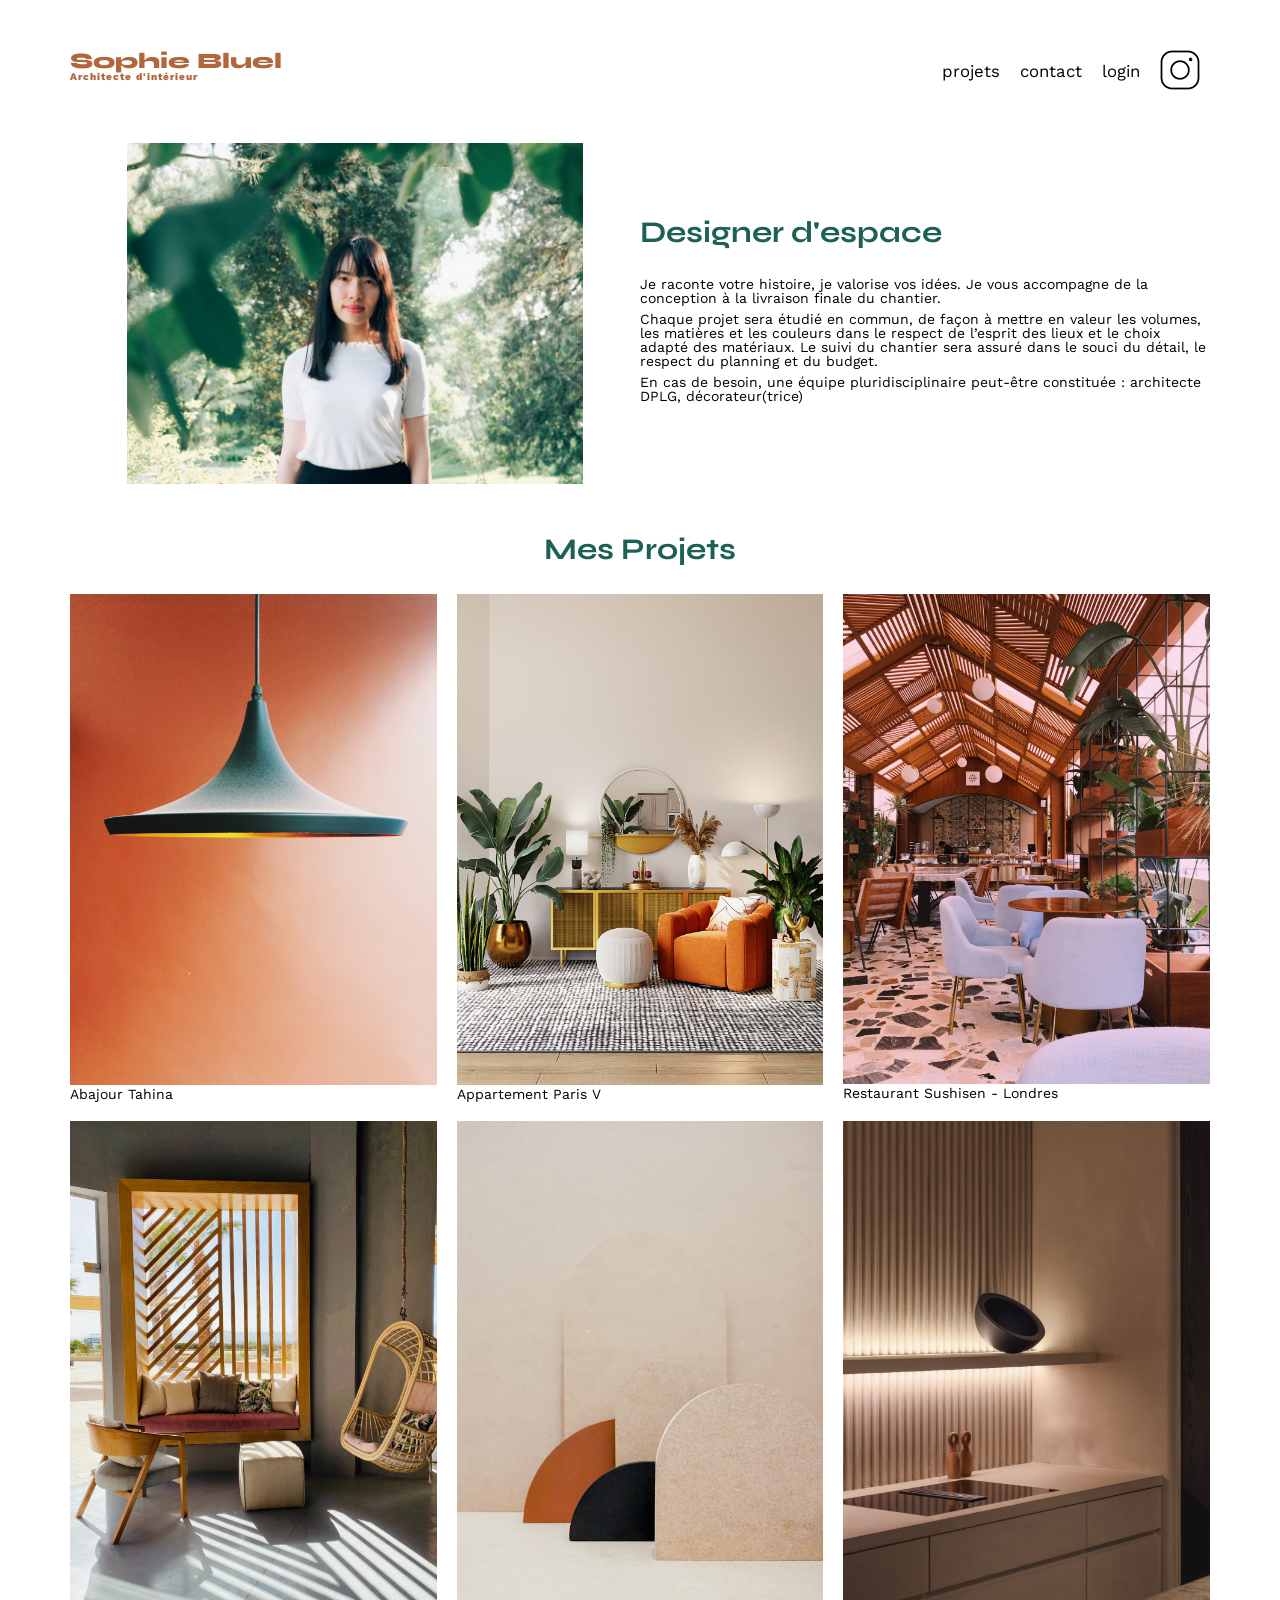
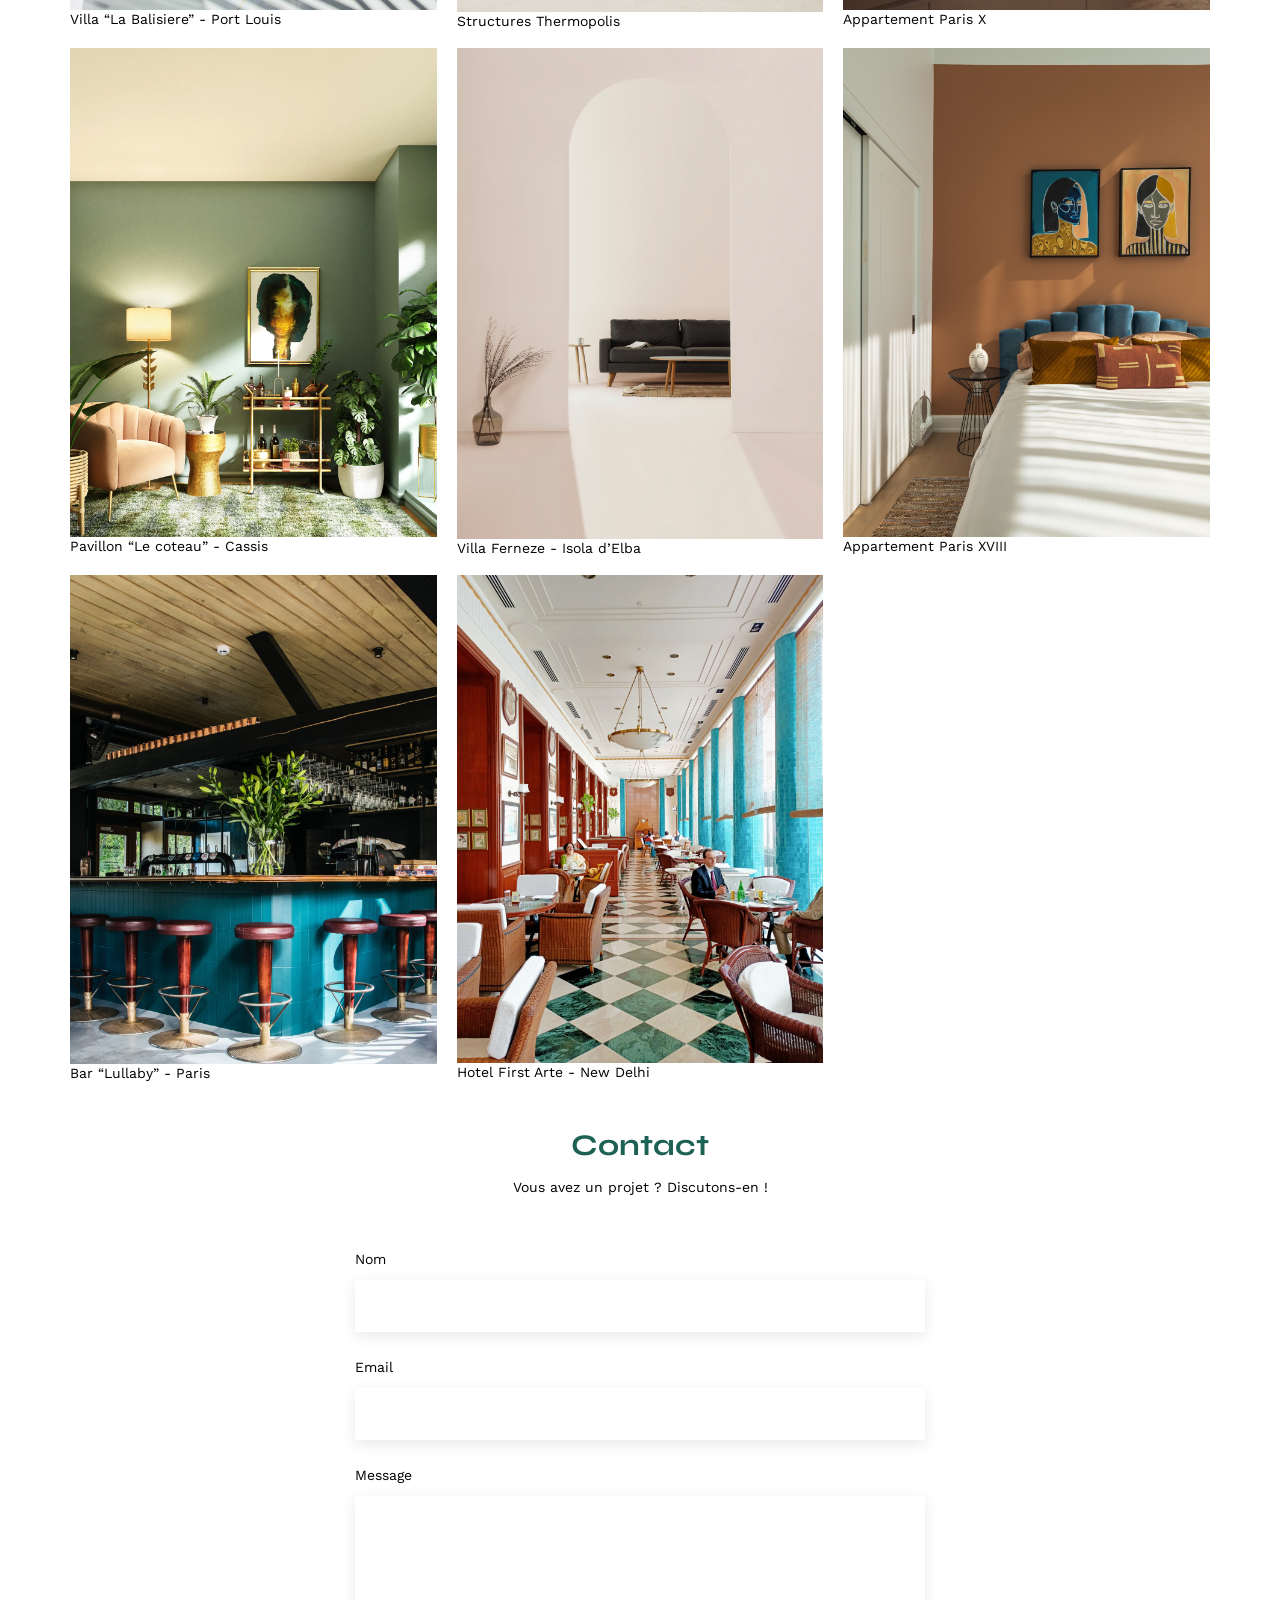
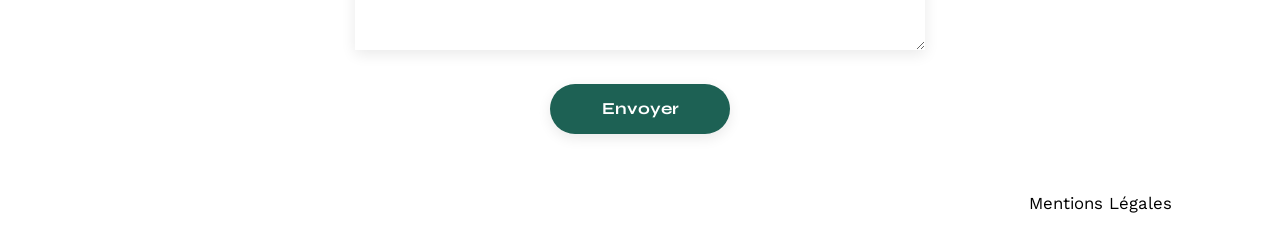
==== FrontEnd/index.html @ 67e17cf5 "chore: preserve original starter code" ====
<!DOCTYPE html>
<html lang="fr">
<head>
	<meta charset="UTF-8">
	<title>Sophie Bluel - Architecte d'intérieur</title>
	<meta name="viewport" content="width=device-width, initial-scale=1.0">
	<link rel="preconnect" href="https://fonts.googleapis.com">
	<link rel="preconnect" href="https://fonts.gstatic.com" crossorigin>
	<link href="https://fonts.googleapis.com/css2?family=Syne:wght@700;800&family=Work+Sans&display=swap" rel="stylesheet">
	<meta name="description" content="">
	<link rel="stylesheet" href="./assets/style.css">
</head>
<body>
<header>
	<h1>Sophie Bluel <span>Architecte d'intérieur</span></h1>
	<nav>
		<ul>
			<li>projets</li>
			<li>contact</li>
			<li>login</li>
			<li><img src="./assets/icons/instagram.png" alt="Instagram"></li>
		</ul>
	</nav>
</header>
<main>
	<section id="introduction">
		<figure>
			<img src="./assets/images/sophie-bluel.png" alt="">
		</figure>
		<article>
			<h2>Designer d'espace</h2>
			<p>Je raconte votre histoire, je valorise vos idées. Je vous accompagne de la conception à la livraison finale du chantier.</p>
			<p>Chaque projet sera étudié en commun, de façon à mettre en valeur les volumes, les matières et les couleurs dans le respect de l’esprit des lieux et le choix adapté des matériaux. Le suivi du chantier sera assuré dans le souci du détail, le respect du planning et du budget.</p>
			<p>En cas de besoin, une équipe pluridisciplinaire peut-être constituée : architecte DPLG, décorateur(trice)</p>
		</article>
	</section>
	<section id="portfolio">
		<h2>Mes Projets</h2>
		<div class="gallery">
			<figure>
				<img src="assets/images/abajour-tahina.png" alt="Abajour Tahina">
				<figcaption>Abajour Tahina</figcaption>
			</figure>
			<figure>
				<img src="assets/images/appartement-paris-v.png" alt="Appartement Paris V">
				<figcaption>Appartement Paris V</figcaption>
			</figure>
			<figure>
				<img src="assets/images/restaurant-sushisen-londres.png" alt="Restaurant Sushisen - Londres">
				<figcaption>Restaurant Sushisen - Londres</figcaption>
			</figure>
			<figure>
				<img src="assets/images/la-balisiere.png" alt="Villa “La Balisiere” - Port Louis">
				<figcaption>Villa “La Balisiere” - Port Louis</figcaption>
			</figure>
			<figure>
				<img src="assets/images/structures-thermopolis.png" alt="Structures Thermopolis">
				<figcaption>Structures Thermopolis</figcaption>
			</figure>
			<figure>
				<img src="assets/images/appartement-paris-x.png" alt="Appartement Paris X">
				<figcaption>Appartement Paris X</figcaption>
			</figure>
			<figure>
				<img src="assets/images/le-coteau-cassis.png" alt="Pavillon “Le coteau” - Cassis">
				<figcaption>Pavillon “Le coteau” - Cassis</figcaption>
			</figure>
			<figure>
				<img src="assets/images/villa-ferneze.png" alt="Villa Ferneze - Isola d’Elba">
				<figcaption>Villa Ferneze - Isola d’Elba</figcaption>
			</figure>
			<figure>
				<img src="assets/images/appartement-paris-xviii.png" alt="Appartement Paris XVIII">
				<figcaption>Appartement Paris XVIII</figcaption>
			</figure>
			<figure>
				<img src="assets/images/bar-lullaby-paris.png" alt="Bar “Lullaby” - Paris">
				<figcaption>Bar “Lullaby” - Paris</figcaption>
			</figure>
			<figure>
				<img src="assets/images/hotel-first-arte-new-delhi.png" alt="Hotel First Arte - New Delhi">
				<figcaption>Hotel First Arte - New Delhi</figcaption>
			</figure>
		</div>
	</section>
	<section id="contact">
		<h2>Contact</h2>
		<p>Vous avez un projet ? Discutons-en !</p>
		<form action="#" method="post">
			<label for="name">Nom</label>
			<input type="text" name="name" id="name">
			<label for="email">Email</label>
			<input type="email" name="email" id="email">
			<label for="message">Message</label>
			<textarea name="message" id="message" cols="30" rows="10"></textarea>
			<input type="submit" value="Envoyer">
		</form>
	</section>
</main>

<footer>
	<nav>
		<ul>
			<li>Mentions Légales</li>
		</ul>
	</nav>
</footer>
</body>
</html>
---- FrontEnd/assets/style.css ----
/* http://meyerweb.com/eric/tools/css/reset/
   v2.0 | 20110126
   License: none (public domain)
*/

html, body, div, span, applet, object, iframe,
h1, h2, h3, h4, h5, h6, p, blockquote, pre,
a, abbr, acronym, address, big, cite, code,
del, dfn, em, img, ins, kbd, q, s, samp,
small, strike, strong, sub, sup, tt, var,
b, u, i, center,
dl, dt, dd, ol, ul, li,
fieldset, form, label, legend,
table, caption, tbody, tfoot, thead, tr, th, td,
article, aside, canvas, details, embed,
figure, figcaption, footer, header, hgroup,
menu, nav, output, ruby, section, summary,
time, mark, audio, video {
	margin: 0;
	padding: 0;
	border: 0;
	font-size: 100%;
	font: inherit;
	vertical-align: baseline;
}
/* HTML5 display-role reset for older browsers */
article, aside, details, figcaption, figure,
footer, header, hgroup, menu, nav, section {
	display: block;
}
body {
	line-height: 1;
}
ol, ul {
	list-style: none;
}
blockquote, q {
	quotes: none;
}
blockquote:before, blockquote:after,
q:before, q:after {
	content: '';
	content: none;
}
table {
	border-collapse: collapse;
	border-spacing: 0;
}
/** end reset css**/
body {
	max-width: 1140px;
	margin:auto;
	font-family: 'Work Sans' ;
	font-size: 14px;
}
header {
	display: flex;
	justify-content: space-between;
	margin: 50px 0
}
section {
	margin: 50px 0
}

h1{
	display: flex;
	flex-direction: column;
	font-family: 'Syne';
	font-size: 22px;
	font-weight: 800;
	color: #B1663C
}

h1 > span {
	font-family: 'Work Sans';
	font-size:10px;
	letter-spacing: 0.1em;
;
}

h2{
	font-family: 'Syne';
	font-weight: 700;
	font-size: 30px;
	color: #1D6154
}
nav ul {
	display: flex;
	align-items: center;
	list-style-type: none;

}
nav li {
	padding: 0 10px;
	font-size: 1.2em;
}

li:hover {
	color: #B1663C;
}
#introduction {
	display: flex;
	align-items: center;
}
#introduction figure {
	flex: 1
}
#introduction img {
	display: block;
	margin: auto;
	width: 80%;
}

#introduction article {
	flex: 1
}
#introduction h2 {
	margin-bottom: 1em;
}

#introduction p {
	margin-bottom: 0.5em;
}
#portfolio h2 {
	text-align: center;
	margin-bottom: 1em;
}
.gallery {
	width: 100%;
	display: grid;
	grid-template-columns: 1fr 1fr 1fr;
	grid-column-gap: 20px;
	grid-row-gap: 20px;
}

.gallery img {
	width: 100%;

}
#contact {
	width: 50%;
margin: auto;
}
#contact > * {
	text-align: center;

}
#contact h2{
	margin-bottom: 20px;
}
#contact form {
	text-align: left;
	margin-top:30px;
	display: flex;
	flex-direction: column;
}

#contact input {
	height: 50px;
	font-size: 1.2em;
	border: none;
	box-shadow: 0px 4px 14px rgba(0, 0, 0, 0.09);
}
#contact label {
	margin: 2em 0 1em 0;
}
#contact textarea {
	border: none;
	box-shadow: 0px 4px 14px rgba(0, 0, 0, 0.09);
}

input[type="submit"]{
	font-family: 'Syne';
	font-weight: 700;
	color: white;
	background-color: #1D6154;
	margin : 2em auto ;
	width: 180px;
	text-align: center;
	border-radius: 60px ;
}

footer nav ul {
	display: flex;
	justify-content: flex-end;
	margin: 2em
}
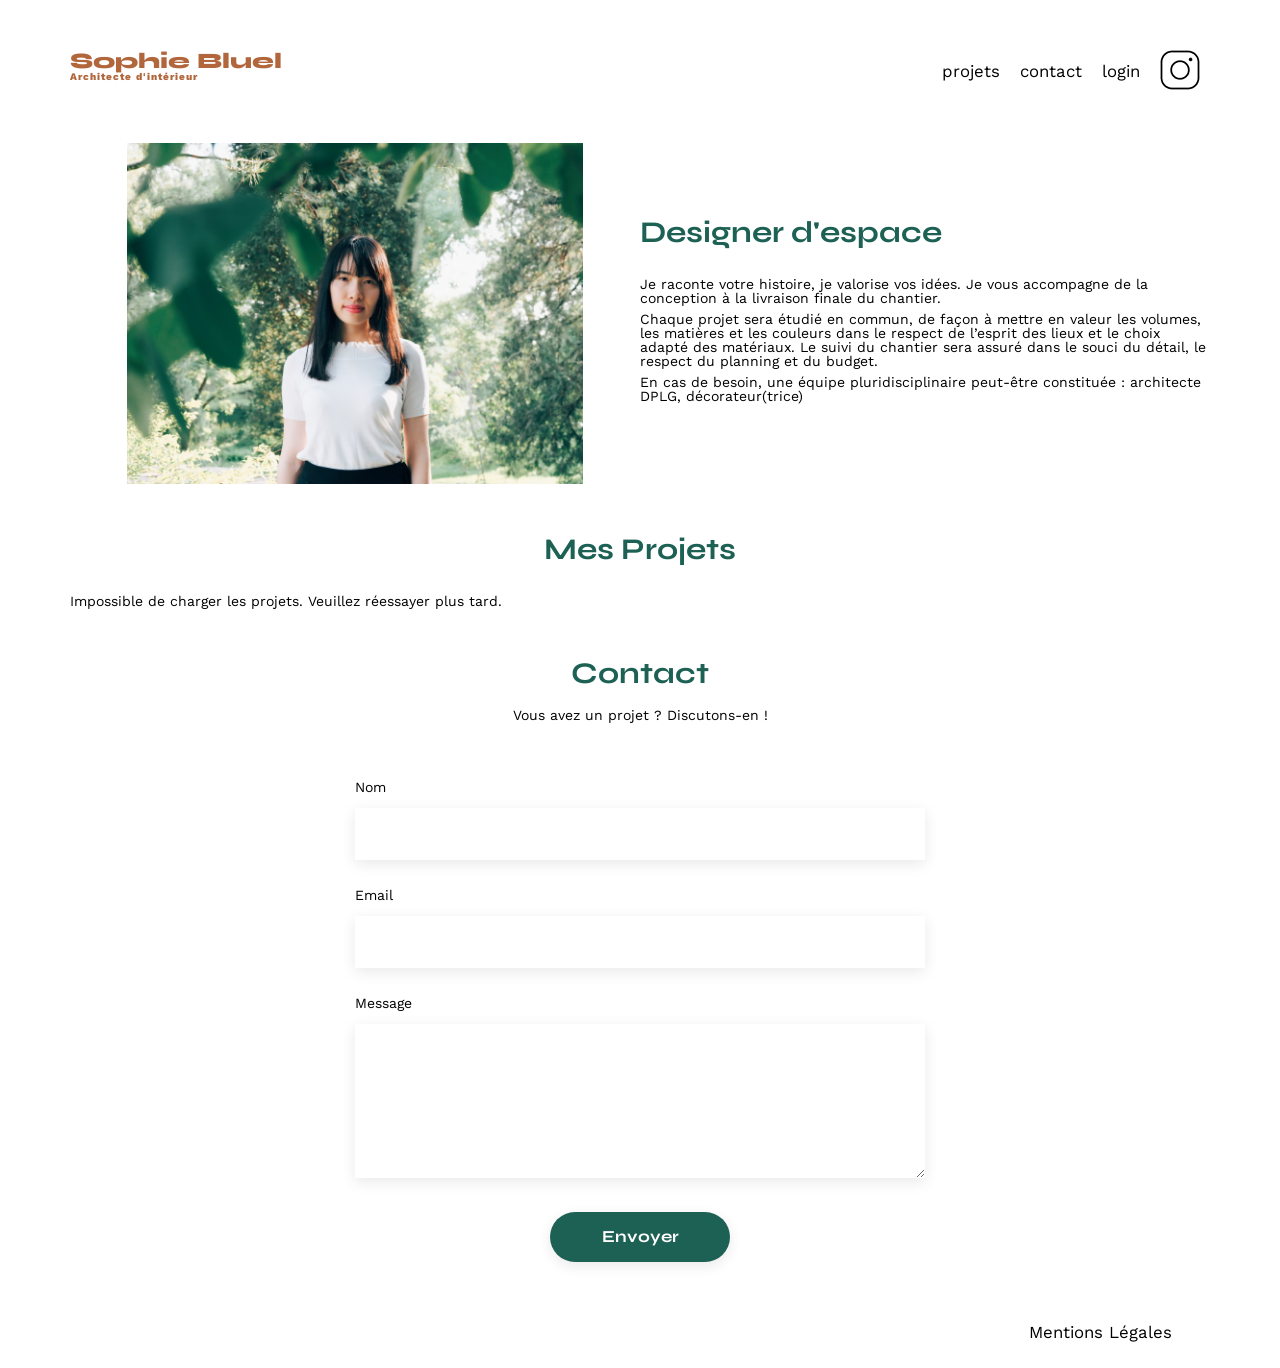
==== commit 4e850c4a: "feat(step-2): render projects from the API" ====
--- a/FrontEnd/index.html
+++ b/FrontEnd/index.html
@@ -9,6 +9,7 @@
 	<link href="https://fonts.googleapis.com/css2?family=Syne:wght@700;800&family=Work+Sans&display=swap" rel="stylesheet">
 	<meta name="description" content="">
 	<link rel="stylesheet" href="./assets/style.css">
+	<script src="./assets/gallery.js" defer></script>
 </head>
 <body>
 <header>
@@ -36,52 +37,8 @@
 	</section>
 	<section id="portfolio">
 		<h2>Mes Projets</h2>
-		<div class="gallery">
-			<figure>
-				<img src="assets/images/abajour-tahina.png" alt="Abajour Tahina">
-				<figcaption>Abajour Tahina</figcaption>
-			</figure>
-			<figure>
-				<img src="assets/images/appartement-paris-v.png" alt="Appartement Paris V">
-				<figcaption>Appartement Paris V</figcaption>
-			</figure>
-			<figure>
-				<img src="assets/images/restaurant-sushisen-londres.png" alt="Restaurant Sushisen - Londres">
-				<figcaption>Restaurant Sushisen - Londres</figcaption>
-			</figure>
-			<figure>
-				<img src="assets/images/la-balisiere.png" alt="Villa “La Balisiere” - Port Louis">
-				<figcaption>Villa “La Balisiere” - Port Louis</figcaption>
-			</figure>
-			<figure>
-				<img src="assets/images/structures-thermopolis.png" alt="Structures Thermopolis">
-				<figcaption>Structures Thermopolis</figcaption>
-			</figure>
-			<figure>
-				<img src="assets/images/appartement-paris-x.png" alt="Appartement Paris X">
-				<figcaption>Appartement Paris X</figcaption>
-			</figure>
-			<figure>
-				<img src="assets/images/le-coteau-cassis.png" alt="Pavillon “Le coteau” - Cassis">
-				<figcaption>Pavillon “Le coteau” - Cassis</figcaption>
-			</figure>
-			<figure>
-				<img src="assets/images/villa-ferneze.png" alt="Villa Ferneze - Isola d’Elba">
-				<figcaption>Villa Ferneze - Isola d’Elba</figcaption>
-			</figure>
-			<figure>
-				<img src="assets/images/appartement-paris-xviii.png" alt="Appartement Paris XVIII">
-				<figcaption>Appartement Paris XVIII</figcaption>
-			</figure>
-			<figure>
-				<img src="assets/images/bar-lullaby-paris.png" alt="Bar “Lullaby” - Paris">
-				<figcaption>Bar “Lullaby” - Paris</figcaption>
-			</figure>
-			<figure>
-				<img src="assets/images/hotel-first-arte-new-delhi.png" alt="Hotel First Arte - New Delhi">
-				<figcaption>Hotel First Arte - New Delhi</figcaption>
-			</figure>
-		</div>
+		<p id="gallery-message" role="status" hidden></p>
+		<div class="gallery"></div>
 	</section>
 	<section id="contact">
 		<h2>Contact</h2>
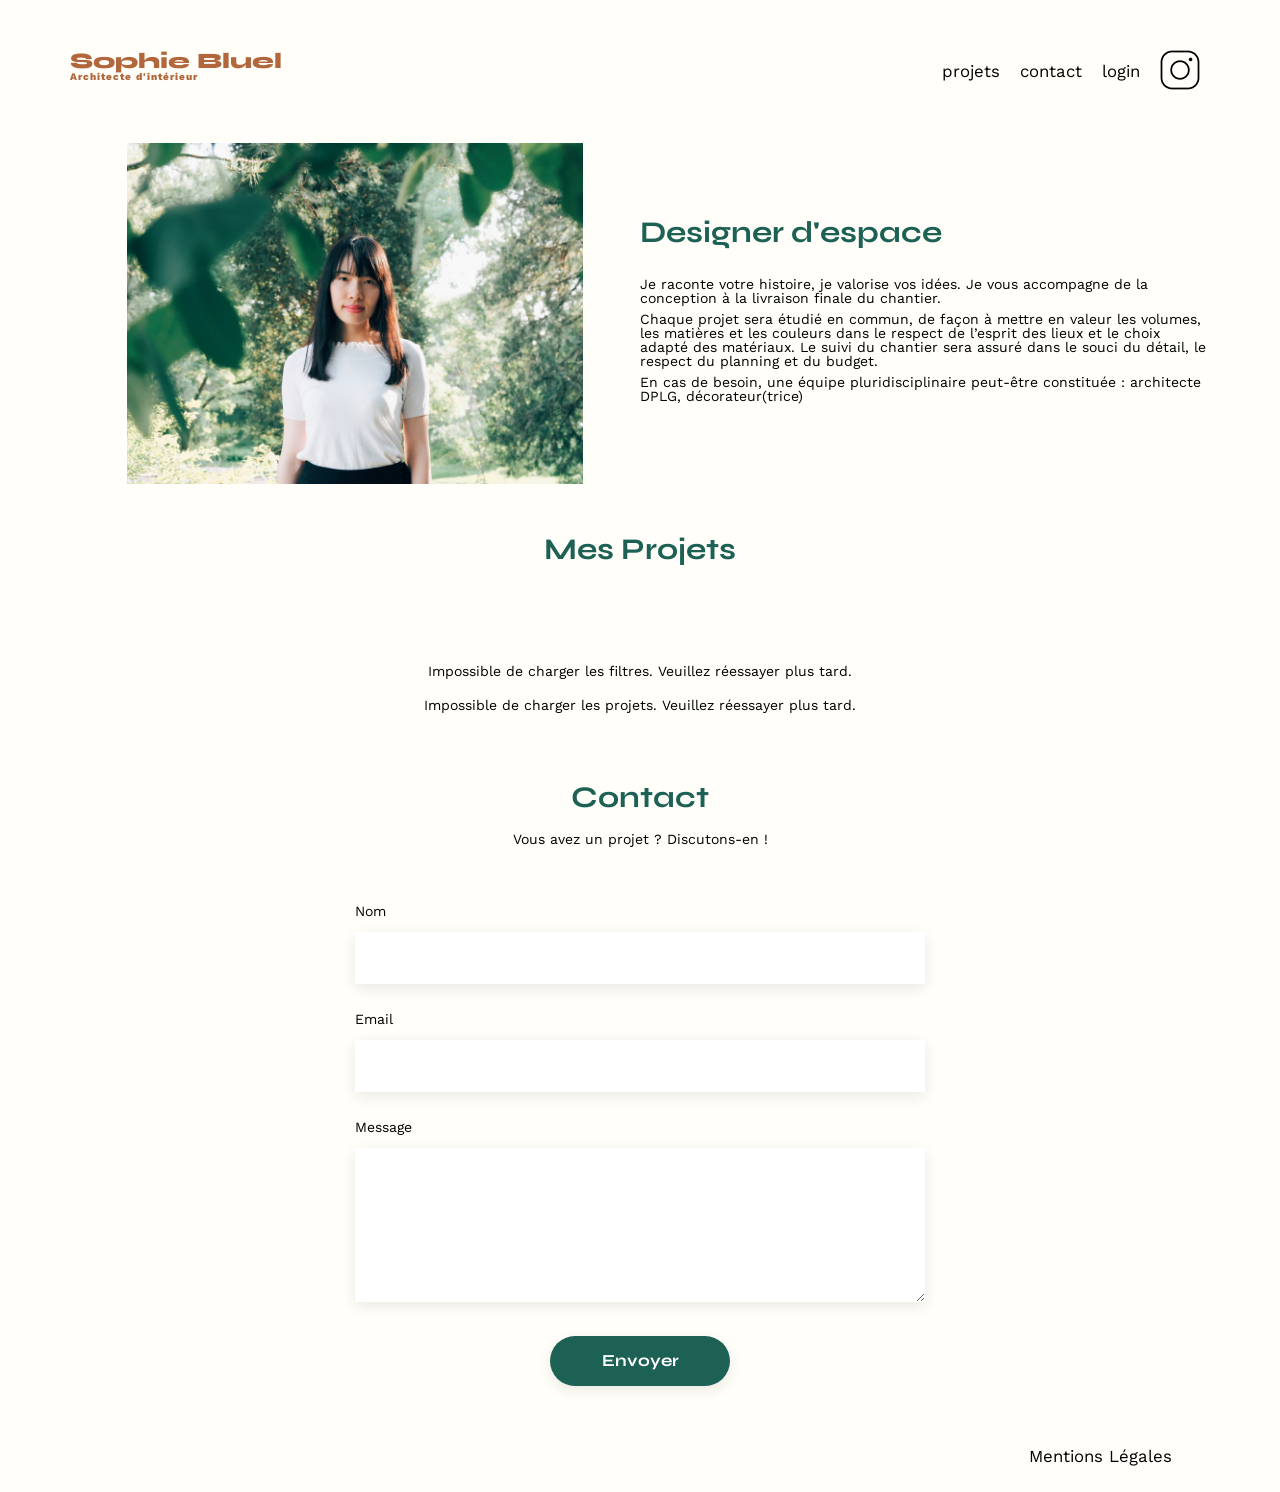
==== commit 6869249d: "feat(step-3): generate category filter buttons" ====
--- a/FrontEnd/index.html
+++ b/FrontEnd/index.html
@@ -37,6 +37,8 @@
 	</section>
 	<section id="portfolio">
 		<h2>Mes Projets</h2>
+		<div class="filters" role="group" aria-label="Filtrer les projets par catégorie"></div>
+		<p id="filter-message" role="status" hidden></p>
 		<p id="gallery-message" role="status" hidden></p>
 		<div class="gallery"></div>
 	</section>
--- a/FrontEnd/assets/style.css
+++ b/FrontEnd/assets/style.css
@@ -52,6 +52,7 @@
 	margin:auto;
 	font-family: 'Work Sans' ;
 	font-size: 14px;
+	background-color: #FFFEF8;
 }
 header {
 	display: flex;
@@ -123,7 +124,34 @@
 }
 #portfolio h2 {
 	text-align: center;
-	margin-bottom: 1em;
+	margin-bottom: 50px;
+}
+.filters {
+	display: flex;
+	justify-content: center;
+	gap: 10px;
+	margin-bottom: 50px;
+}
+.filter-button {
+	min-width: 100px;
+	padding: 9px 18px;
+	border: 1px solid #1D6154;
+	border-radius: 60px;
+	background-color: transparent;
+	color: #1D6154;
+	font-family: 'Syne', sans-serif;
+	font-size: 16px;
+	font-weight: 700;
+	cursor: pointer;
+}
+.filter-button[aria-pressed="true"] {
+	background-color: #1D6154;
+	color: white;
+}
+#gallery-message,
+#filter-message {
+	text-align: center;
+	margin-bottom: 20px;
 }
 .gallery {
 	width: 100%;
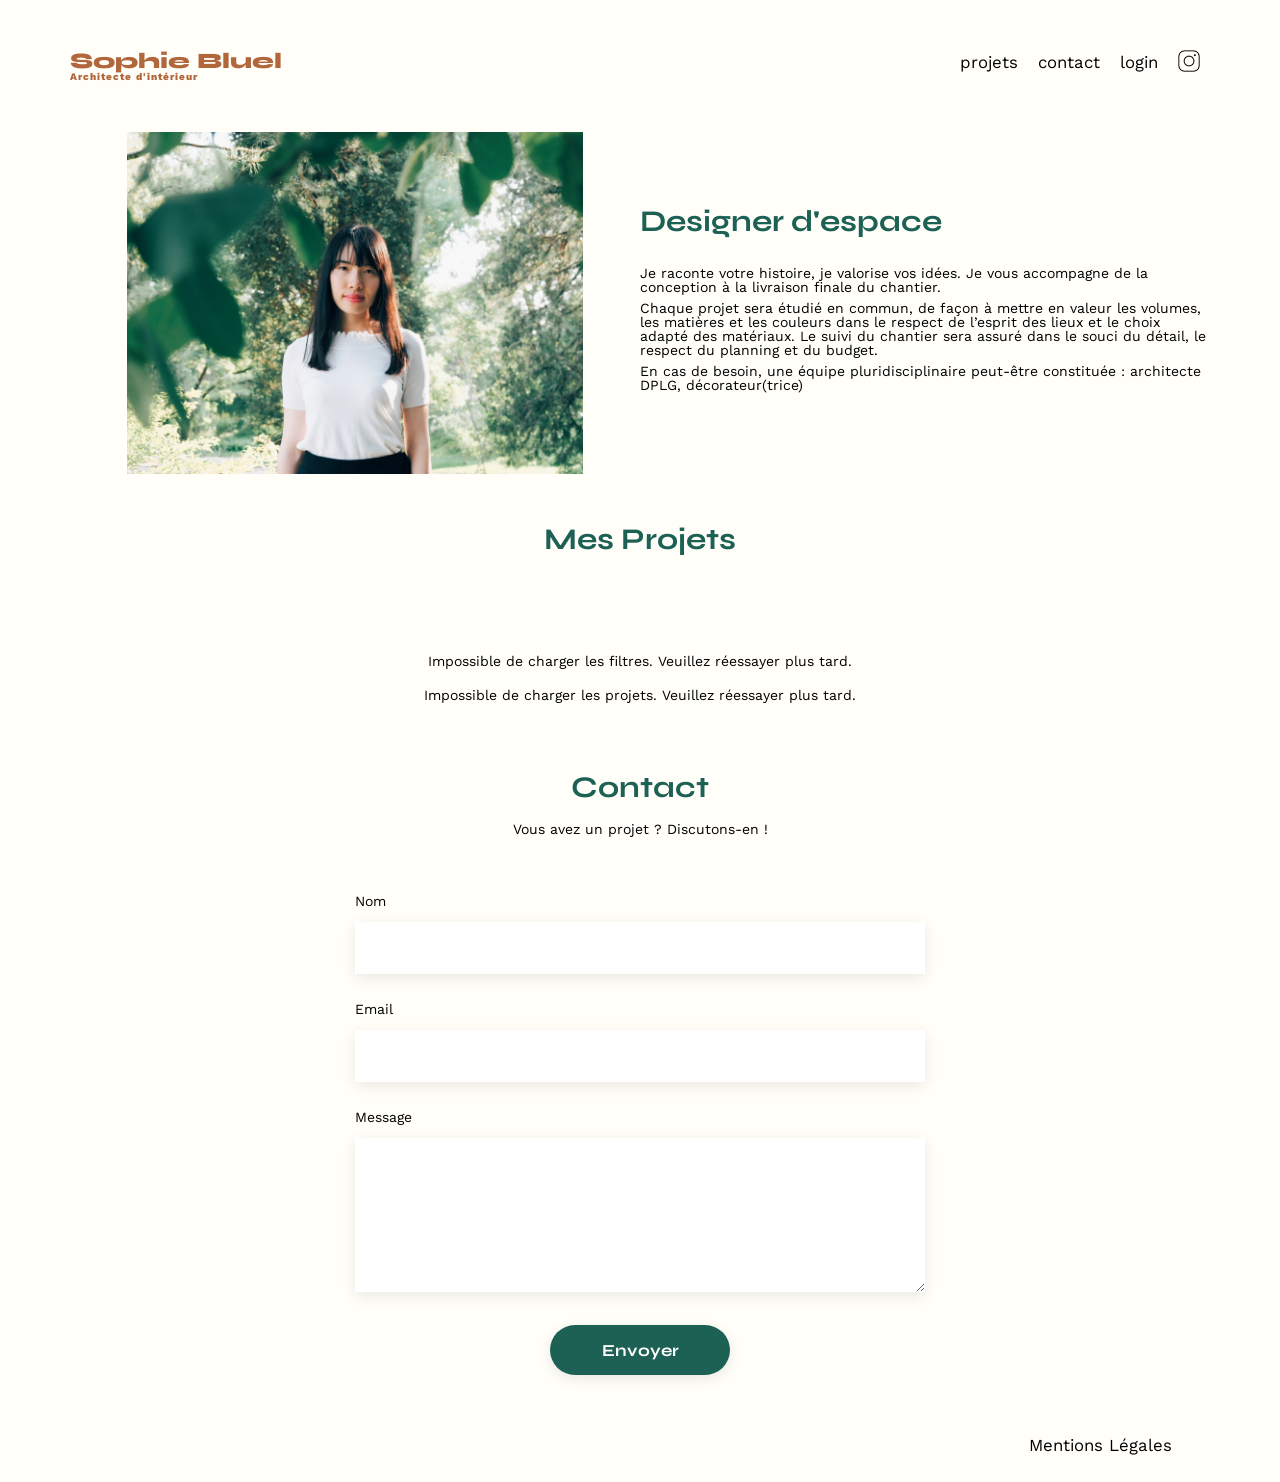
==== commit 388a571c: "feat(step-5.1): integrate the login page design" ====
--- a/FrontEnd/index.html
+++ b/FrontEnd/index.html
@@ -16,9 +16,9 @@
 	<h1>Sophie Bluel <span>Architecte d'intérieur</span></h1>
 	<nav>
 		<ul>
-			<li>projets</li>
-			<li>contact</li>
-			<li>login</li>
+			<li><a href="#portfolio">projets</a></li>
+			<li><a href="#contact">contact</a></li>
+			<li><a href="./login.html">login</a></li>
 			<li><img src="./assets/icons/instagram.png" alt="Instagram"></li>
 		</ul>
 	</nav>
--- a/FrontEnd/assets/style.css
+++ b/FrontEnd/assets/style.css
@@ -95,6 +95,17 @@
 	padding: 0 10px;
 	font-size: 1.2em;
 }
+nav a {
+	color: inherit;
+	text-decoration: none;
+}
+nav a[aria-current="page"] {
+	font-weight: 700;
+}
+header nav img {
+	width: 22px;
+	height: 22px;
+}
 
 li:hover {
 	color: #B1663C;
@@ -214,3 +225,72 @@
 	margin: 2em
 }
 
+.login-page {
+	display: flex;
+	flex-direction: column;
+	min-height: 100vh;
+}
+.login-page main {
+	flex: 1;
+}
+#login {
+	width: 379px;
+	max-width: 100%;
+	margin: 118px auto 100px;
+}
+#login h2 {
+	text-align: center;
+	margin-bottom: 37px;
+}
+#login form {
+	display: flex;
+	flex-direction: column;
+}
+#login label {
+	margin-bottom: 7px;
+}
+#login input {
+	box-sizing: border-box;
+	height: 51px;
+	padding: 0 12px;
+	margin-bottom: 30px;
+	border: none;
+	background-color: white;
+	box-shadow: 0 4px 14px rgba(0, 0, 0, 0.09);
+	font: inherit;
+}
+.login-button {
+	align-self: center;
+	width: 179px;
+	height: 36px;
+	margin: 7px 0 28px;
+	border: none;
+	border-radius: 60px;
+	background-color: #1D6154;
+	color: white;
+	font-family: 'Syne', sans-serif;
+	font-size: 14px;
+	font-weight: 700;
+	cursor: pointer;
+}
+.password-reset {
+	align-self: center;
+	color: #3D3D3D;
+	text-decoration: underline;
+}
+.login-page footer {
+	width: 100vw;
+	margin-left: calc(50% - 50vw);
+	background-color: white;
+}
+.login-page footer nav {
+	max-width: 1140px;
+	margin: auto;
+}
+.login-page footer nav ul {
+	margin: 24px 0;
+}
+.login-page footer nav li {
+	font-size: 14px;
+}
+
